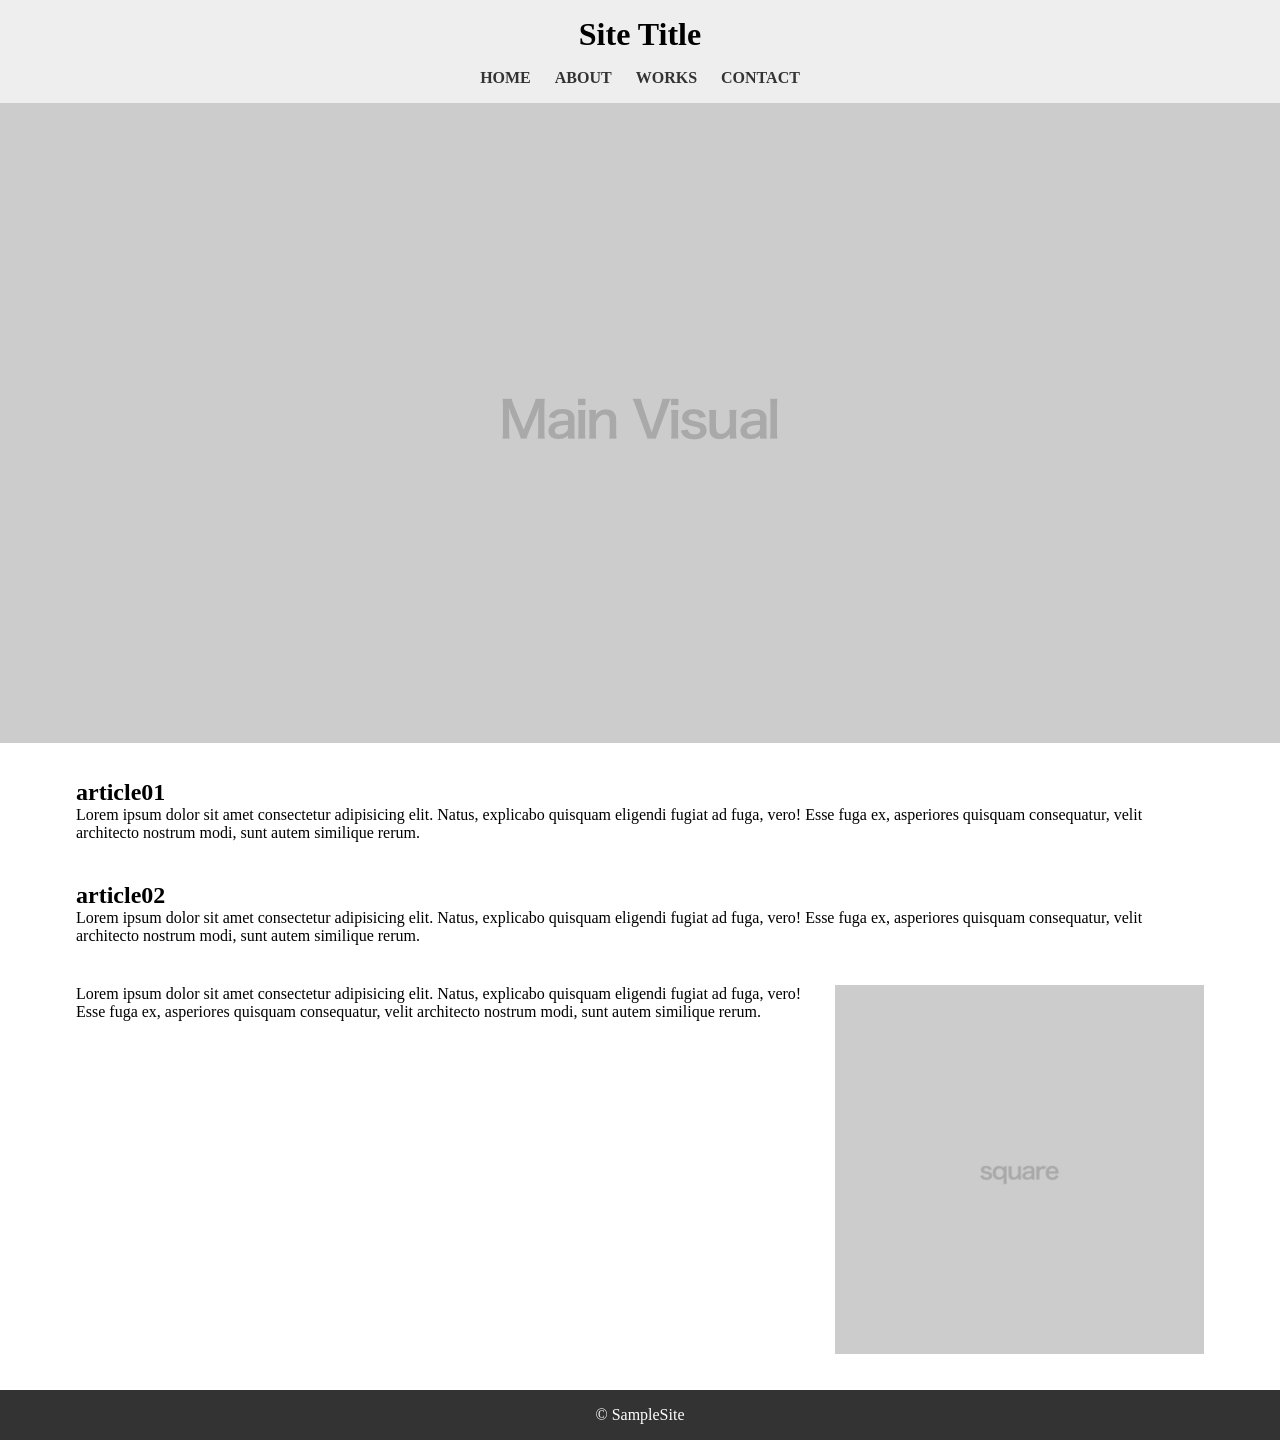
==== index.html @ 59569e6d "Add files via upload" ====
<!DOCTYPE html>
<html lang="ja">
<head>
  <meta charset="UTF-8">
  <meta name="viewport" content="width=device-width, initial-scale=1.0">
  <title>Document</title>
  <link rel="stylesheet" href="style.css">
</head>
<body>
    <div id="wrap">
    <header>
          <h1>Site Title</h1>
        <nav>
            <ul>
        <li><a href="#">HOME</a></li>
        <li><a href="#">ABOUT</a></li>
        <li><a href="#">WORKS</a></li>
        <li><a href="#">CONTACT</a></li>
      </ul>

        </nav>
        <div class="main-visual">
        <img src="images/main-visual.png" alt="メインビジュアル">
      </div>
    </header>

    <main>
      <section>
         <h2>article01</h2>
          <p>Lorem ipsum dolor sit amet consectetur adipisicing elit. Natus, explicabo quisquam eligendi fugiat ad fuga, vero! Esse fuga ex, asperiores quisquam consequatur, velit architecto nostrum modi, sunt autem similique rerum.</p>
      </section>
      <section>
         <h2>article02</h2>
          <p>Lorem ipsum dolor sit amet consectetur adipisicing elit. Natus, explicabo quisquam eligendi fugiat ad fuga, vero! Esse fuga ex, asperiores quisquam consequatur, velit architecto nostrum modi, sunt autem similique rerum.</p>

      </section>
      <section>
         <div class="container">
	        <div class="column-img">
	           <img src="images/square.png" alt="">
	        </div>
	        <div class="column-text">
	          <p>Lorem ipsum dolor sit amet consectetur adipisicing elit. Natus, explicabo quisquam eligendi fugiat ad fuga, vero! Esse fuga ex, asperiores quisquam consequatur, velit architecto nostrum modi, sunt autem similique rerum.</p>
	        </div>
	     </div>
         
      </section>
    </main>

    <footer>
        <p>&copy; SampleSite </p>
    </footer>
  </div><!-- #wrap-->
</body>
</html>
---- style.css ----
@charset "UTF-8";
* {
  margin: 0;
  padding: 0;
  list-style: none;
  text-decoration: none;
  box-sizing: border-box;
}

img {
  width: 100%;
  height: auto;
  vertical-align: bottom;
}

body {
  height: 100%;
}

#wrap {
  display: flex;
  flex-direction: column;
  min-height: 100vh;
}


/*ヘッダ-*/
header {
  background: #EEE;
}
header h1 {
  text-align: center;
  padding: 1rem;
}
nav ul {
  padding-bottom: 1rem;
  text-align: center;
}
nav ul li {
  display: inline-block;
  margin: 0 10px;
}
nav ul li a {
  font-weight: bold;
  color: #333;
}

main {
  padding: 1rem;
  max-width: 1200px;
  margin: 0 auto;
  flex-grow: 1;
}
section {
  background: #FFF;
    padding: 20px;
}

.container{
  display: flex;
  gap: 20px;
  flex-direction: row-reverse;
}

.column-img {
  flex: 1;
}

.column-text {
  flex: 2;
}

footer {
  background: #333;
    color: #FFF;
  text-align: center;
  padding: 1rem;
  width: 100%;
}
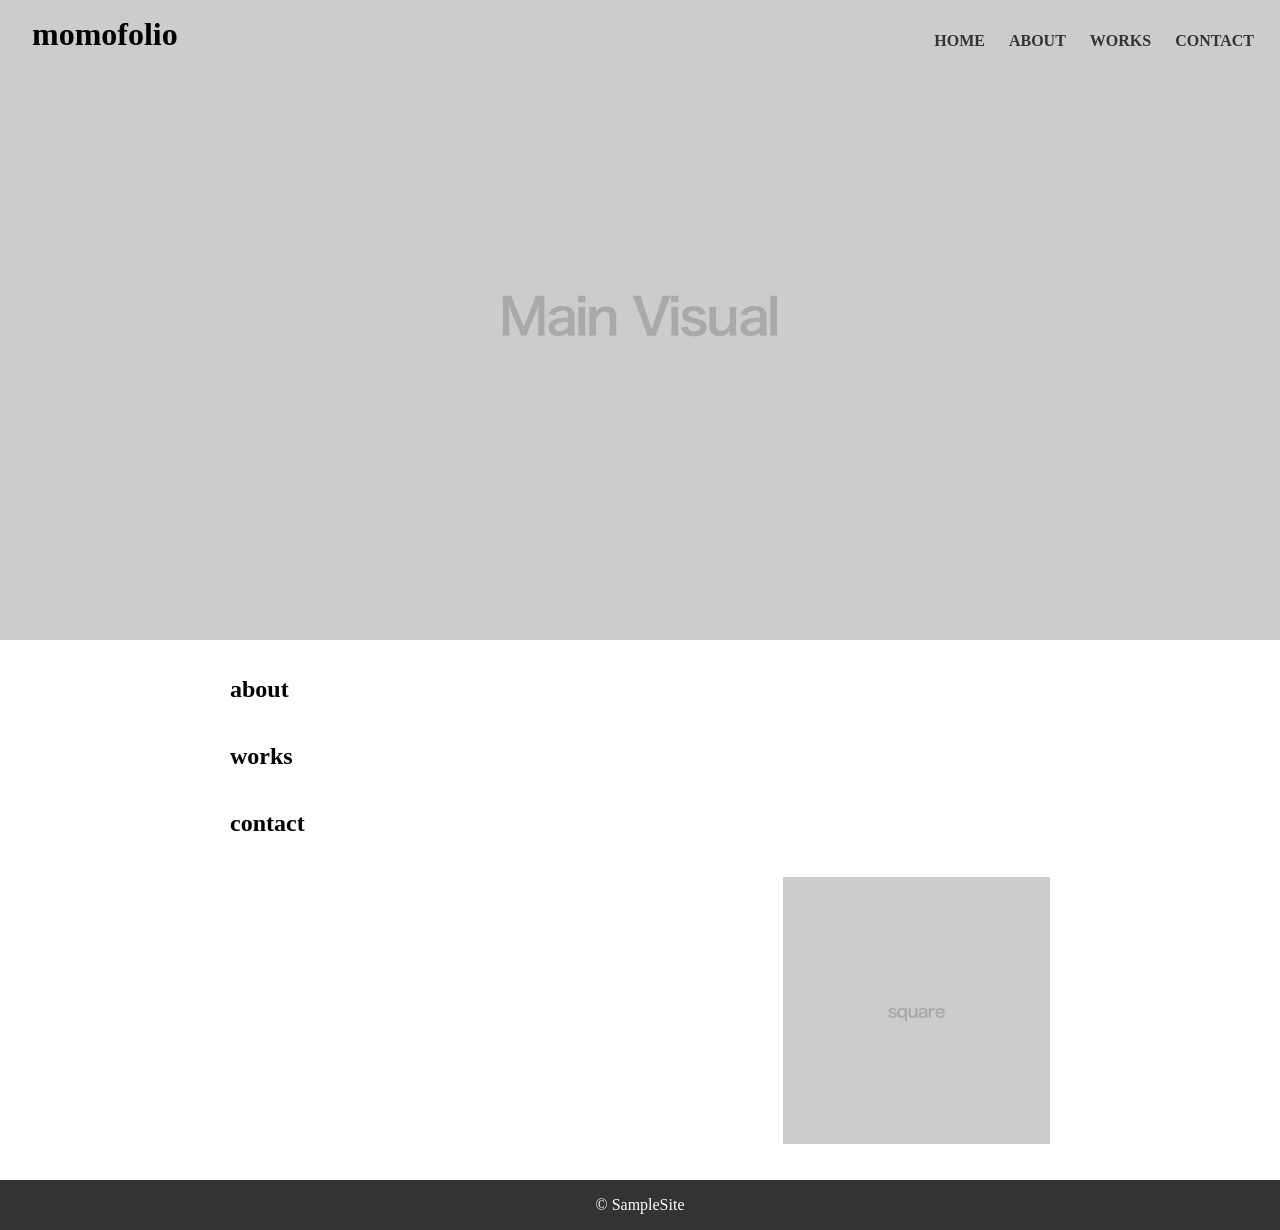
==== commit d6c9559e: "Add files via upload" ====
--- a/index.html
+++ b/index.html
@@ -3,22 +3,23 @@
 <head>
   <meta charset="UTF-8">
   <meta name="viewport" content="width=device-width, initial-scale=1.0">
-  <title>Document</title>
+  <title>momofolio</title>
   <link rel="stylesheet" href="style.css">
 </head>
 <body>
     <div id="wrap">
     <header>
-          <h1>Site Title</h1>
+          <h1>momofolio</h1>
         <nav>
             <ul>
-        <li><a href="#">HOME</a></li>
-        <li><a href="#">ABOUT</a></li>
-        <li><a href="#">WORKS</a></li>
-        <li><a href="#">CONTACT</a></li>
-      </ul>
+                <li><a href="#">HOME</a></li>
+                <li><a href="#">ABOUT</a></li>
+                <li><a href="#">WORKS</a></li>
+                <li><a href="#">CONTACT</a></li>
+            </ul>
+        </nav>
 
-        </nav>
+        
         <div class="main-visual">
         <img src="images/main-visual.png" alt="メインビジュアル">
       </div>
@@ -26,21 +27,28 @@
 
     <main>
       <section>
-         <h2>article01</h2>
-          <p>Lorem ipsum dolor sit amet consectetur adipisicing elit. Natus, explicabo quisquam eligendi fugiat ad fuga, vero! Esse fuga ex, asperiores quisquam consequatur, velit architecto nostrum modi, sunt autem similique rerum.</p>
+         <h2>about</h2>
+          <p></p>
       </section>
+    
       <section>
-         <h2>article02</h2>
-          <p>Lorem ipsum dolor sit amet consectetur adipisicing elit. Natus, explicabo quisquam eligendi fugiat ad fuga, vero! Esse fuga ex, asperiores quisquam consequatur, velit architecto nostrum modi, sunt autem similique rerum.</p>
+         <h2>works</h2>
+          <p></p>
+      </section>
 
+       <section>
+         <h2>contact</h2>
+          <p></p>
       </section>
+
+
       <section>
          <div class="container">
 	        <div class="column-img">
 	           <img src="images/square.png" alt="">
 	        </div>
 	        <div class="column-text">
-	          <p>Lorem ipsum dolor sit amet consectetur adipisicing elit. Natus, explicabo quisquam eligendi fugiat ad fuga, vero! Esse fuga ex, asperiores quisquam consequatur, velit architecto nostrum modi, sunt autem similique rerum.</p>
+	          <p></p>
 	        </div>
 	     </div>
          
--- a/style.css
+++ b/style.css
@@ -29,8 +29,15 @@
   background: #EEE;
 }
 header h1 {
-  text-align: center;
   padding: 1rem;
+  position: absolute;
+  top: 0;
+  left: 1rem;
+}
+nav {
+  position: absolute;
+  top: 2rem;
+  right: 1rem;
 }
 nav ul {
   padding-bottom: 1rem;
@@ -45,6 +52,8 @@
   color: #333;
 }
 
+
+/* メイン */
 main {
   padding: 1rem;
   max-width: 1200px;
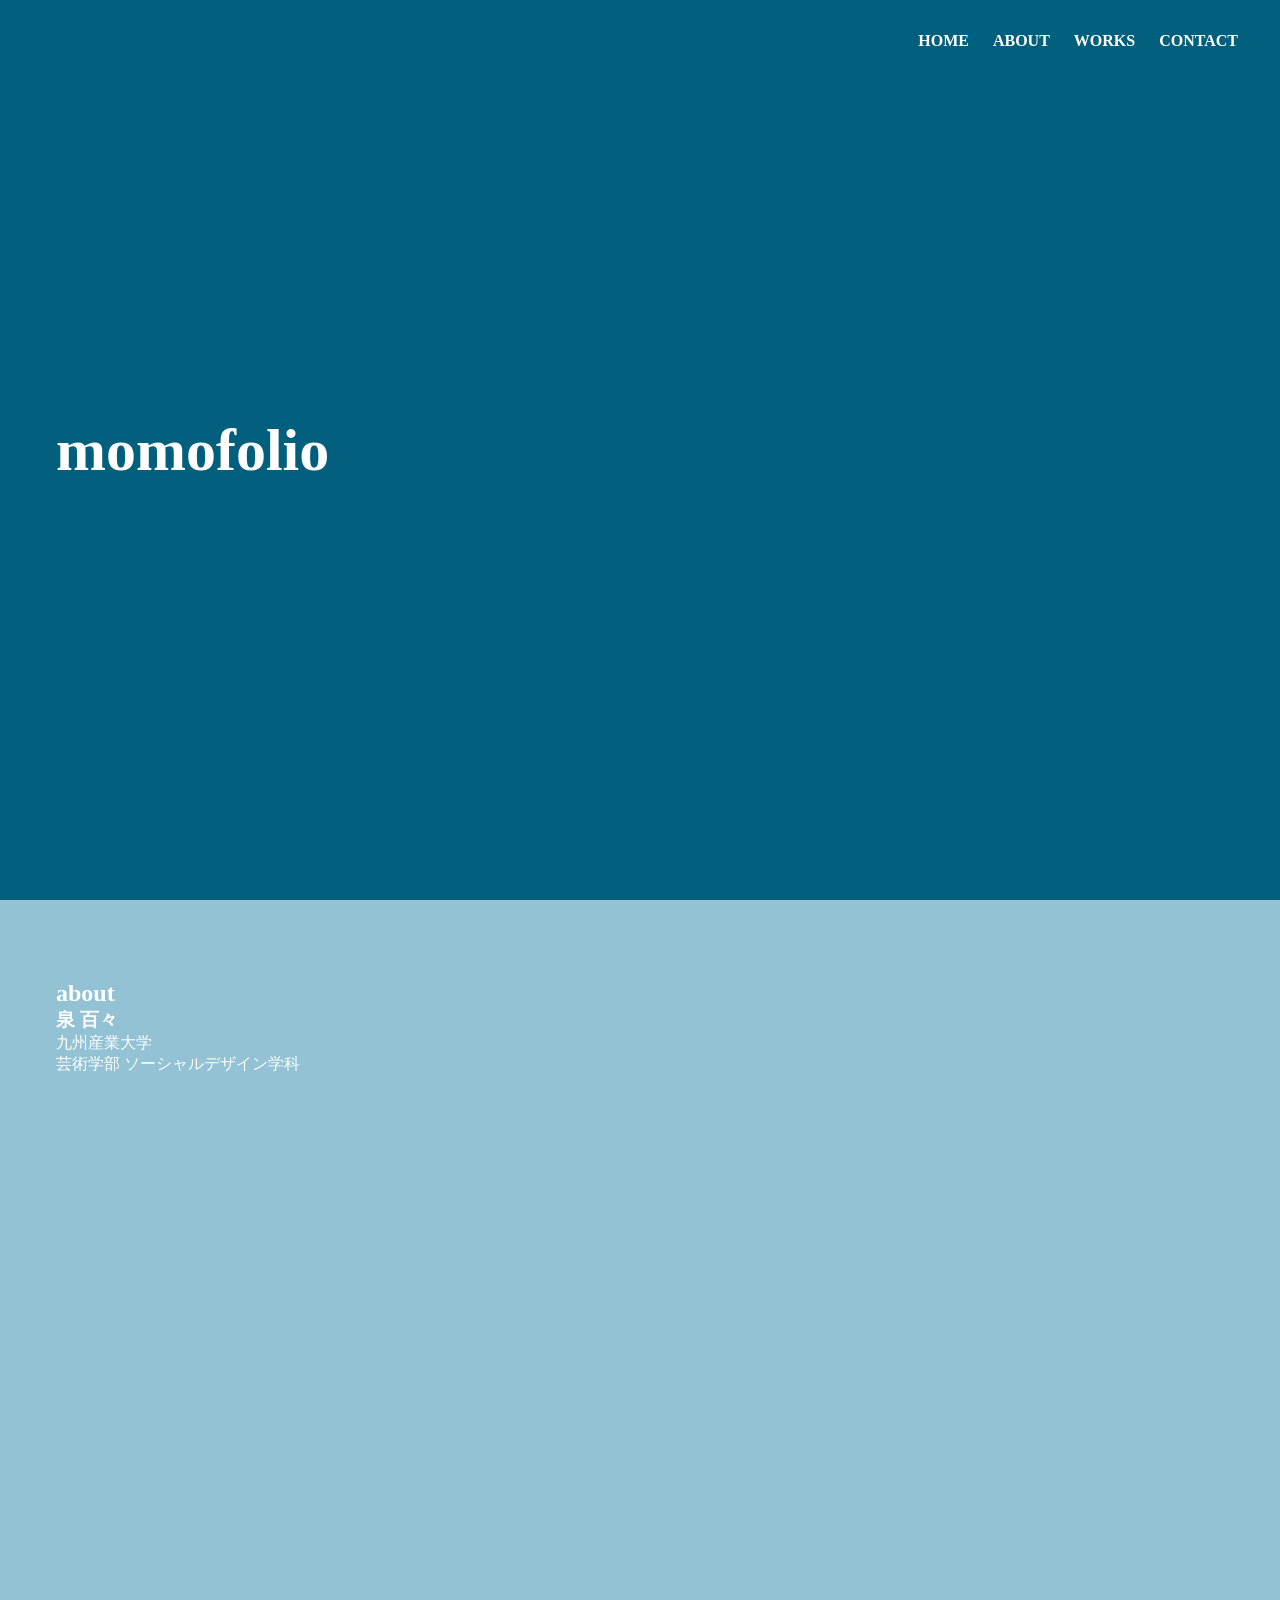
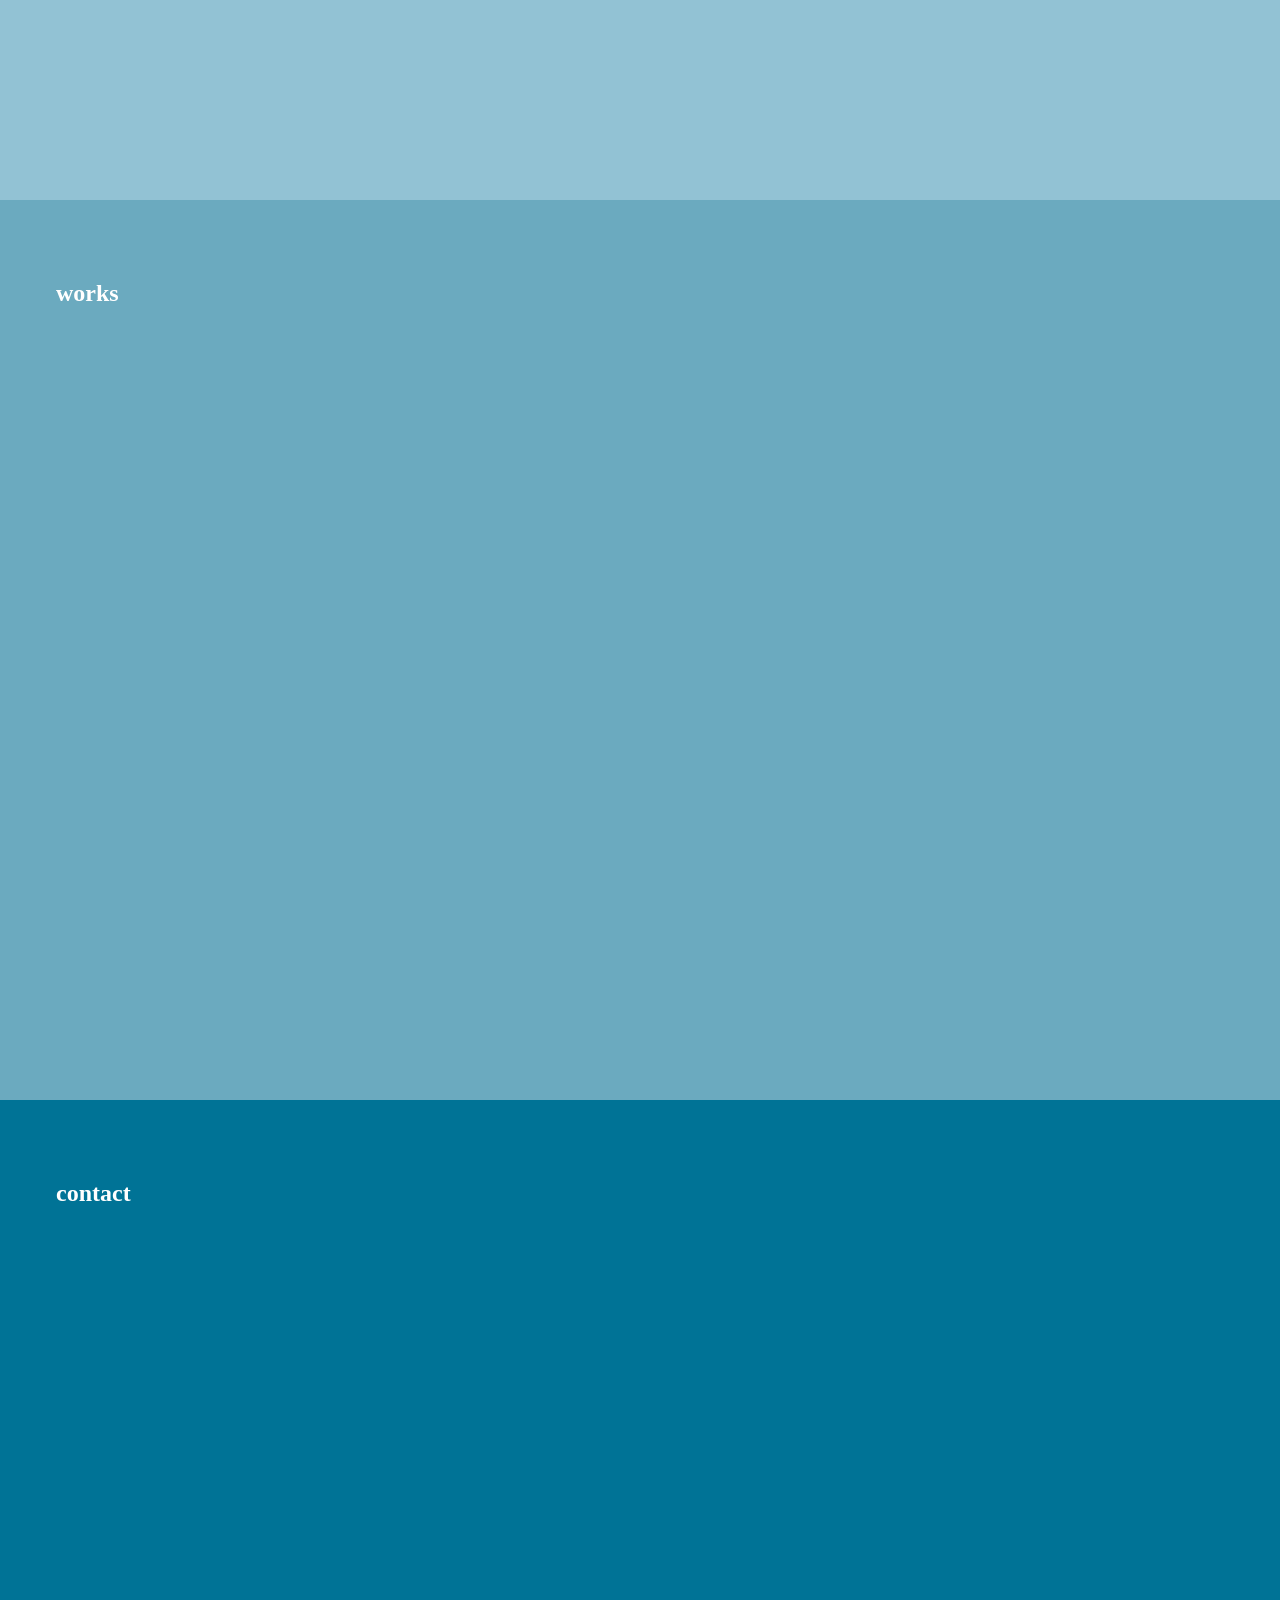
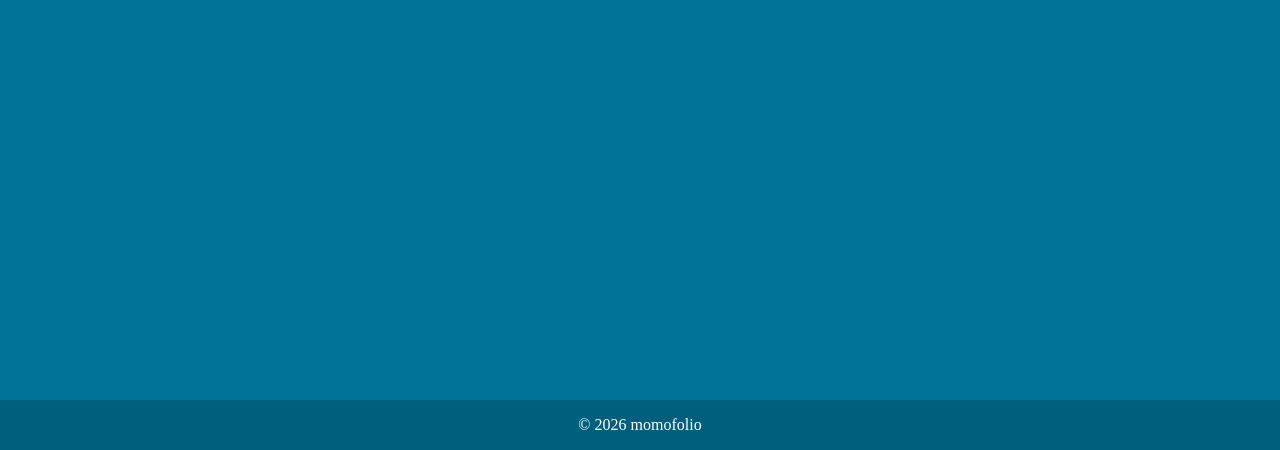
==== commit 73de5115: "Add files via upload" ====
--- a/index.html
+++ b/index.html
@@ -1,62 +1,74 @@
 <!DOCTYPE html>
 <html lang="ja">
+
 <head>
   <meta charset="UTF-8">
   <meta name="viewport" content="width=device-width, initial-scale=1.0">
   <title>momofolio</title>
   <link rel="stylesheet" href="style.css">
 </head>
+
+
 <body>
     <div id="wrap">
     <header>
-          <h1>momofolio</h1>
+
         <nav>
             <ul>
-                <li><a href="#">HOME</a></li>
-                <li><a href="#">ABOUT</a></li>
-                <li><a href="#">WORKS</a></li>
-                <li><a href="#">CONTACT</a></li>
+                <li><a href="#home">HOME</a></li>
+                <li><a href="#about">ABOUT</a></li>
+                <li><a href="#works">WORKS</a></li>
+                <li><a href="#contact">CONTACT</a></li>
             </ul>
         </nav>
+    </header>    
+    
 
-        
-        <div class="main-visual">
-        <img src="images/main-visual.png" alt="メインビジュアル">
-      </div>
-    </header>
+     <section class="section" id="home">
+           <h1>momofolio</h1>
+            <!-- <div class="header" id="home">
+            <img src="images/main-visual.png" alt="メインビジュアル">
+            </div>  -->
+      </section>
+   
+
 
     <main>
-      <section>
+      <!-- about -->
+      <section class="section" id="about">
+        <div class="about h2">
          <h2>about</h2>
-          <p></p>
+          <h3>泉 百々</h3>
+             <p>九州産業大学 <br>
+              芸術学部 ソーシャルデザイン学科</p>
+          </p>
+        </div>
       </section>
-    
-      <section>
+      
+
+      <!-- works -->
+      <section class="section" id="works">
+
          <h2>works</h2>
-          <p></p>
+          
+           <p></p>
       </section>
 
-       <section>
+      
+      <!-- contact -->
+       <section class="section" id="contact">
+          <div class="about h2">
          <h2>contact</h2>
+
           <p></p>
       </section>
 
 
-      <section>
-         <div class="container">
-	        <div class="column-img">
-	           <img src="images/square.png" alt="">
-	        </div>
-	        <div class="column-text">
-	          <p></p>
-	        </div>
-	     </div>
-         
-      </section>
+      
     </main>
 
     <footer>
-        <p>&copy; SampleSite </p>
+         <p>&copy; 2026 momofolio</p>
     </footer>
   </div><!-- #wrap-->
 </body>
--- a/style.css
+++ b/style.css
@@ -7,41 +7,60 @@
   box-sizing: border-box;
 }
 
-img {
+  html {
+    scroll-behavior: smooth;
+}
+
+/* body {
+  height: 100%;
+} */
+
+* #wrap {
+  display: flex;
+  flex-direction: column;
+  min-height: 100vh;
+} *
+
+
+/*ヘッダ-*/
+#home {
+  background-color: #005f7c;
   width: 100%;
   height: auto;
   vertical-align: bottom;
+    padding-top: 80px; /* ヘッダーの高さ分のパディング */
+    color: rgb(255, 255, 255);
+    display: flex;
+    /* justify-content: center; */
+    padding-left: 3.5rem;
+    align-items: center;
+    font-size: 2.5rem;
+    position: relative; 
+    overflow: hidden;
 }
 
-body {
-  height: 100%;
+header {
+  position: sticky;
+  top: 0;
+  width: 100%;
+  z-index: 1000;
 }
-
-#wrap {
-  display: flex;
-  flex-direction: column;
-  min-height: 100vh;
-}
-
-
-/*ヘッダ-*/
-header {
-  background: #EEE;
-}
-header h1 {
+/* header h1 {
   padding: 1rem;
   position: absolute;
-  top: 0;
-  left: 1rem;
-}
+  top: 8rem;
+  left: 2rem;
+} */
 nav {
   position: absolute;
   top: 2rem;
   right: 1rem;
+  
 }
 nav ul {
   padding-bottom: 1rem;
   text-align: center;
+  padding-right: 1rem
 }
 nav ul li {
   display: inline-block;
@@ -49,40 +68,49 @@
 }
 nav ul li a {
   font-weight: bold;
-  color: #333;
+  color: #ffffff;
 }
 
 
+
+
+
 /* メイン */
-main {
-  padding: 1rem;
-  max-width: 1200px;
-  margin: 0 auto;
-  flex-grow: 1;
+.section {
+  padding: 80px ;
+  min-height: 100vh;
+   color: rgb(255, 255, 255);
+    display: flex;
+    /* justify-content: center; */
+    padding-left: 3.5rem;
+    position: relative; 
+    overflow: hidden;
 }
-section {
-  background: #FFF;
-    padding: 20px;
+#about {
+  background-color: #92c2d4;
+  width: 100%;
+  height: auto;
+  vertical-align: bottom;
+}
+#works {
+  background-color: #6baabf;
+  width: 100%;
+  height: auto;
+  vertical-align: bottom;
+}
+#contact{
+  background-color: #007396;
+  width: 100%;
+  height: auto;
+  vertical-align: bottom;
 }
 
-.container{
-  display: flex;
-  gap: 20px;
-  flex-direction: row-reverse;
-}
-
-.column-img {
-  flex: 1;
-}
-
-.column-text {
-  flex: 2;
-}
 
 footer {
-  background: #333;
+  background: #005f7c;
     color: #FFF;
   text-align: center;
   padding: 1rem;
   width: 100%;
-}+}
+
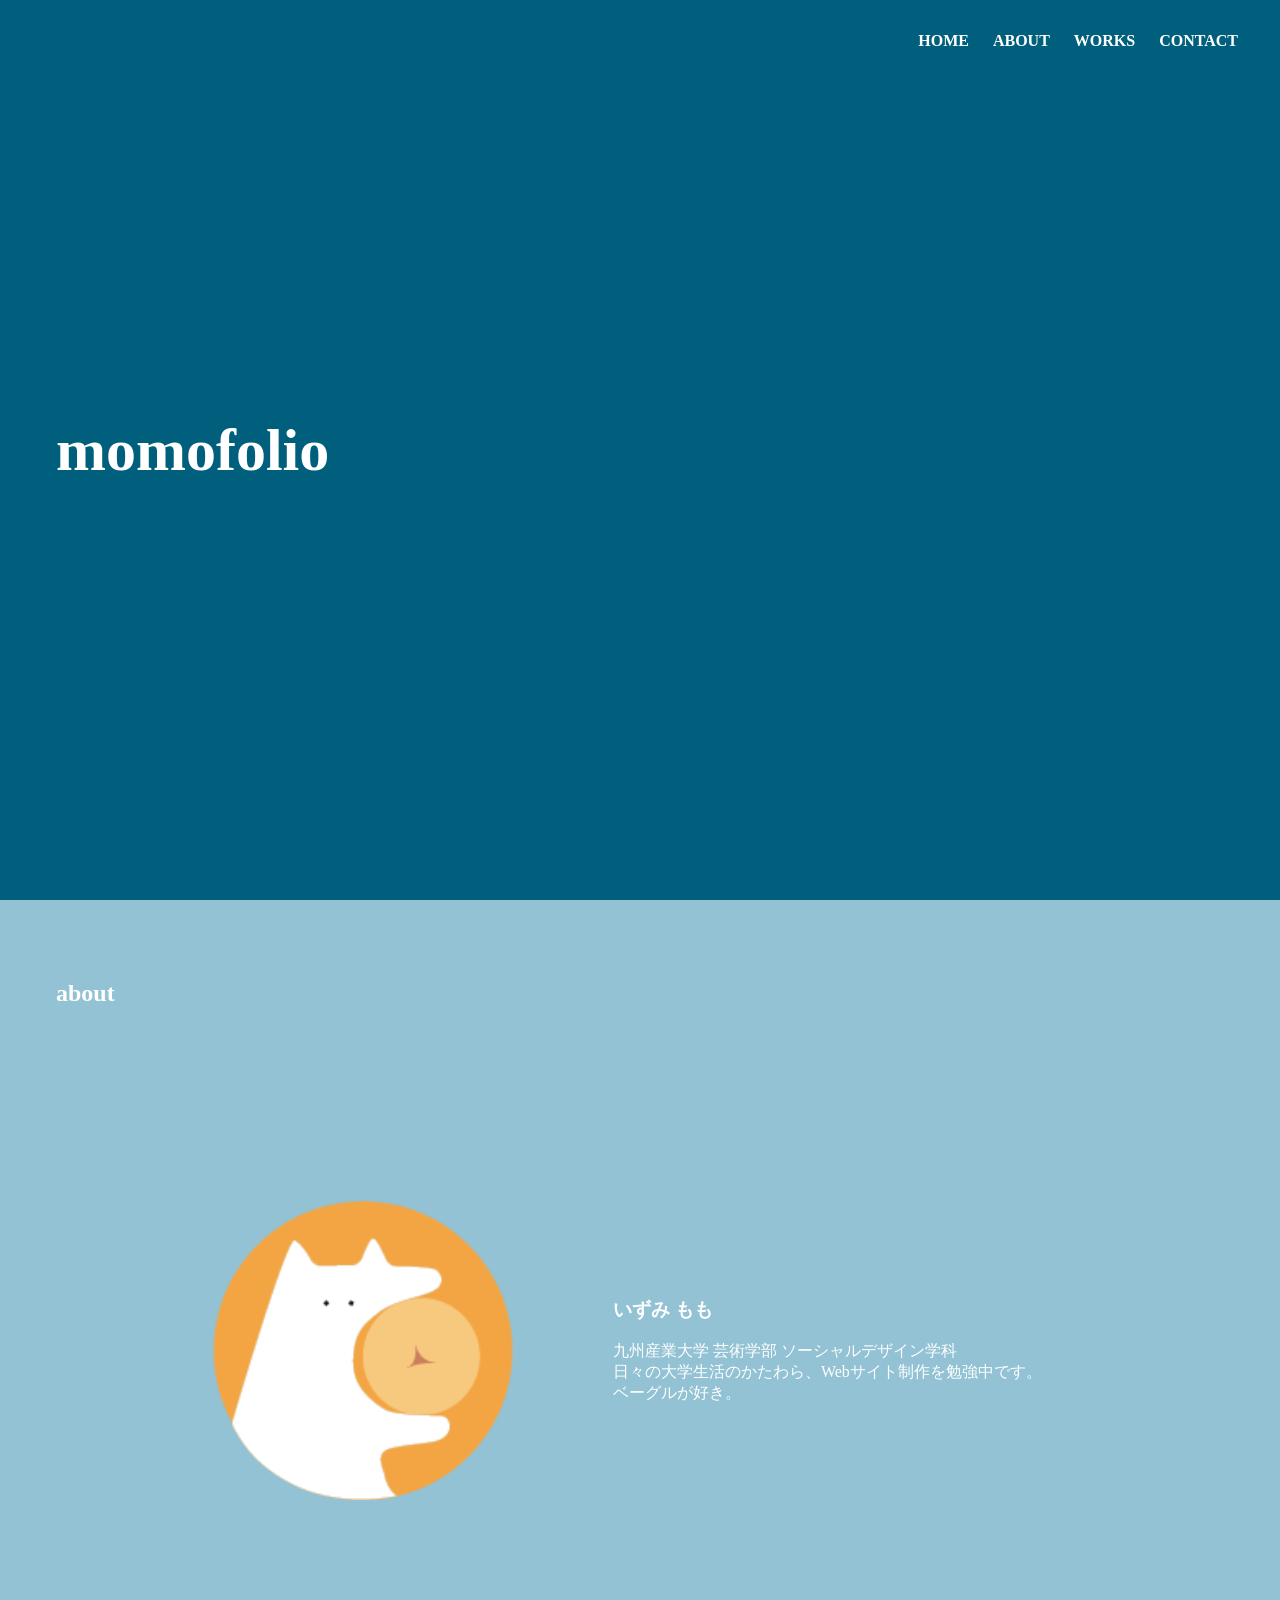
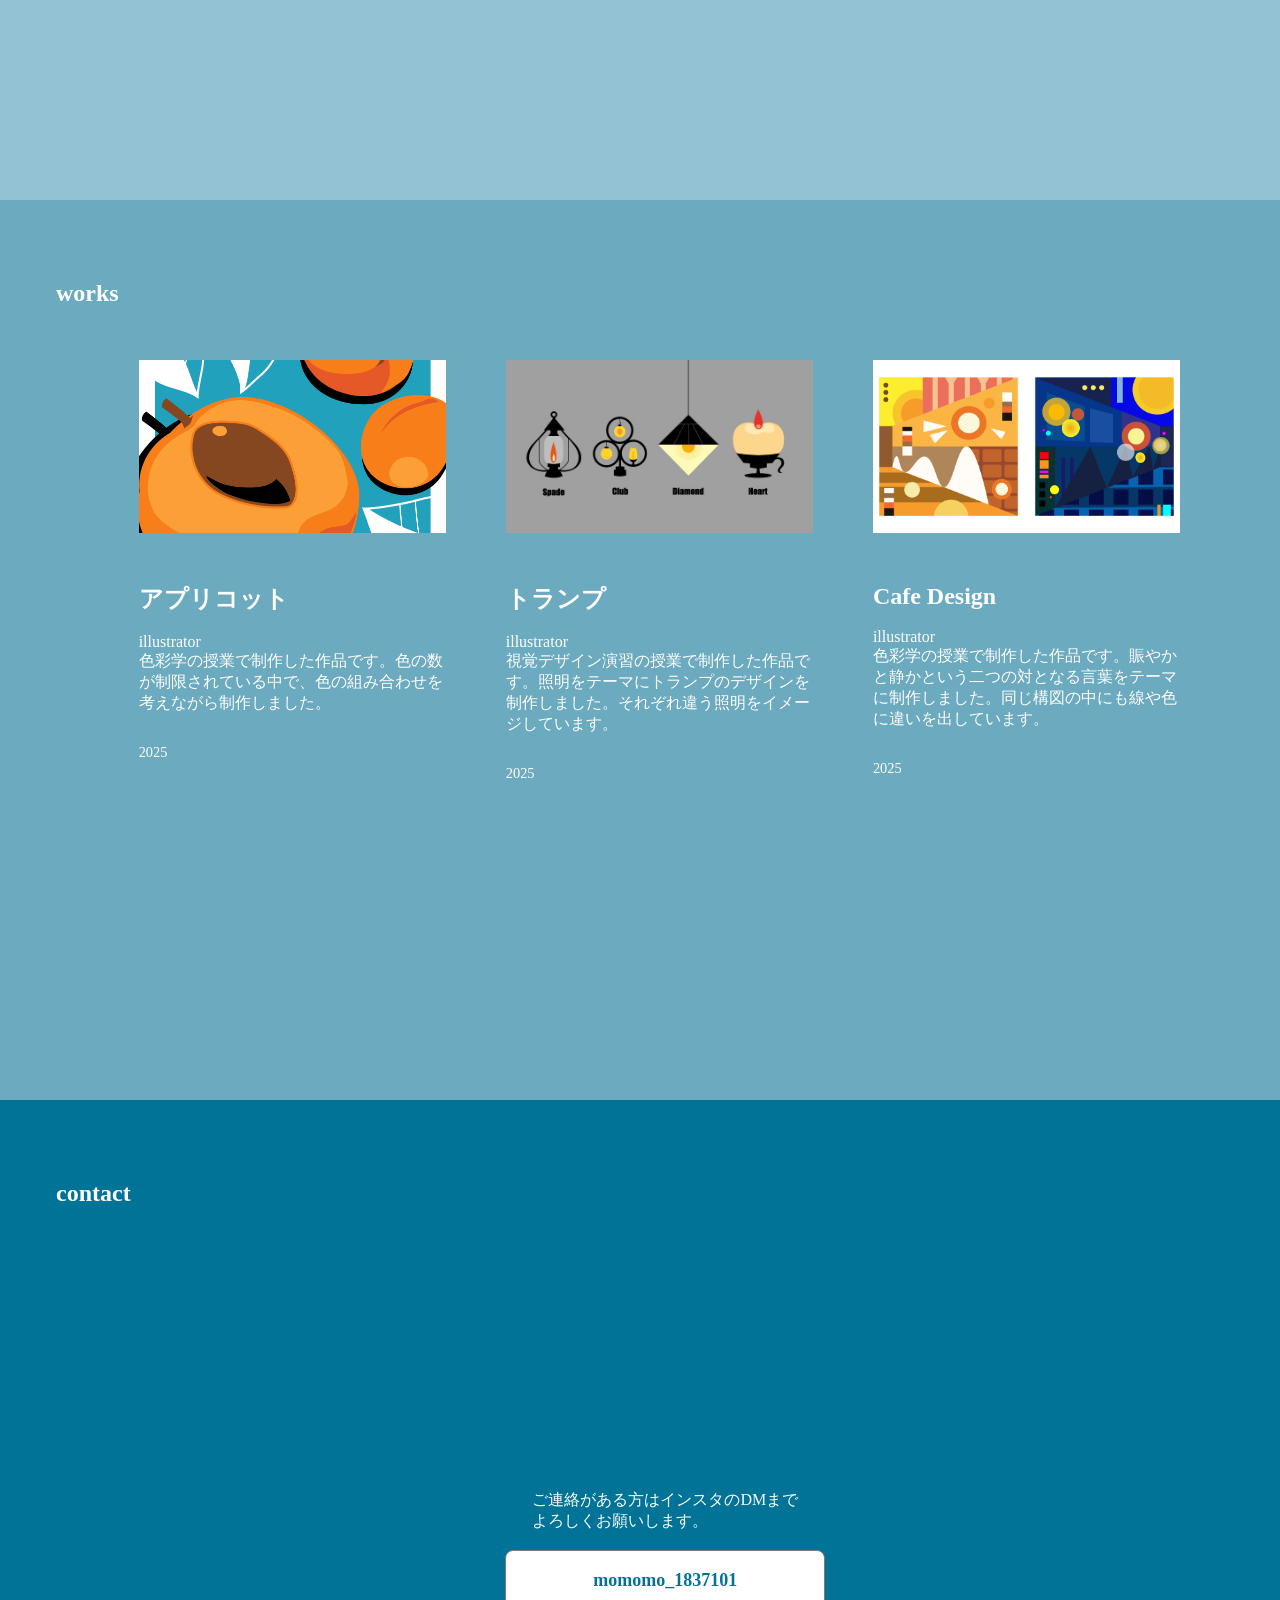
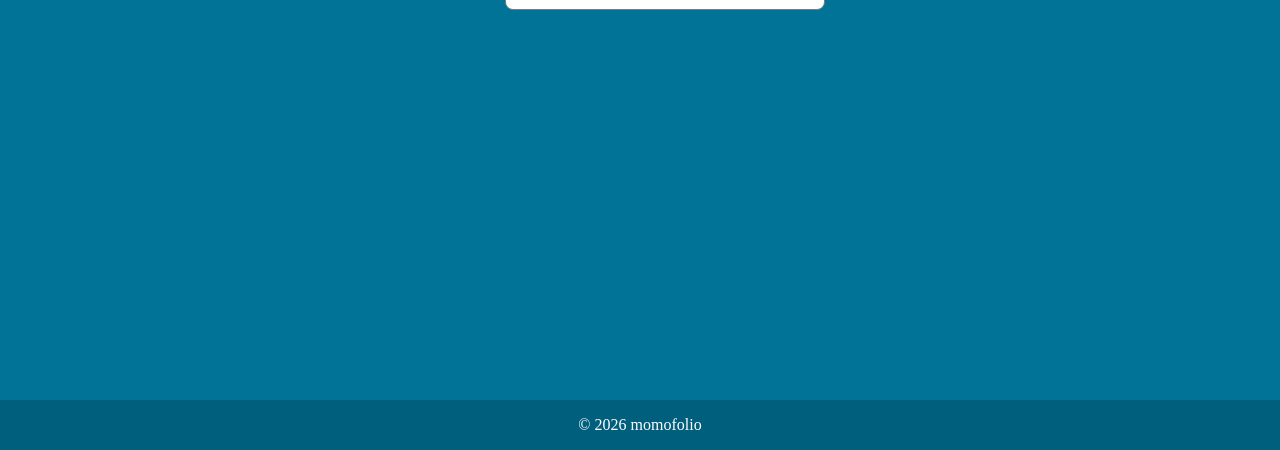
==== commit a277b1fb: "Add files via upload" ====
--- a/index.html
+++ b/index.html
@@ -26,41 +26,129 @@
 
      <section class="section" id="home">
            <h1>momofolio</h1>
-            <!-- <div class="header" id="home">
-            <img src="images/main-visual.png" alt="メインビジュアル">
-            </div>  -->
       </section>
    
 
 
     <main>
+      
+      
+      
       <!-- about -->
       <section class="section" id="about">
-        <div class="about h2">
-         <h2>about</h2>
-          <h3>泉 百々</h3>
-             <p>九州産業大学 <br>
-              芸術学部 ソーシャルデザイン学科</p>
-          </p>
-        </div>
+       
+          <div class="about h2"> 
+          <h2>about</h2></div>
+          
+          
+          <div class="profile">
+              <img src="images/a.png" class="aicon" alt="画像">
+
+                 <div class="info">
+                    <h3>いずみ もも</h3><br>
+                        <p>
+                          九州産業大学 芸術学部 ソーシャルデザイン学科<br>
+                          日々の大学生活のかたわら、Webサイト制作を勉強中です。<br>
+                          ベーグルが好き。
+                        </p>
+                  </div>
+           </div>
+        
       </section>
       
 
+      
+      
       <!-- works -->
       <section class="section" id="works">
 
          <h2>works</h2>
+          <!-- <div class="gallery">
+
+      <a href="work1.html" class="work-card">
+        <img src="images/anzu.png" alt="">
+
+      </a>
+
+      <a href="work2.html" class="work-card">
+        <img src="images/trnp2.jpg" alt="">
+
+      </a>
+
+      <a href="work3.html" class="work-card">
+        <img src="images/tui.png" alt="">
+
+      </a>
+
+      <a href="work4.html" class="work-card">
+        <img src="images/kurisumasu.jpg" alt="">
+
+      </a>
+
+
+    </div>
           
-           <p></p>
-      </section>
+    </section> -->
+
+    <div class="gallery">
+
+    <article class="work-card">
+        <a href="detail.html" class="work-image">
+            <img src="images/anzu.png" alt="">
+        </a>
+
+        <div class="work-content">
+            <h2 class="title">アプリコット</h2><br>
+            <p class="description">illustrator<br>
+              色彩学の授業で制作した作品です。色の数が制限されている中で、色の組み合わせを考えながら制作しました。
+            </p>
+            <p class="year">2025</p>
+        </div>
+    </article>
+
+    <article class="work-card">
+        <a href="detail02.html" class="work-image">
+            <img src="images/trnp2.jpg" alt="">
+        </a>
+
+        <div class="work-content">
+            <h2 class="title">トランプ</h2><br>
+            <p class="description">illustrator<br>
+              視覚デザイン演習の授業で制作した作品です。照明をテーマにトランプのデザインを制作しました。それぞれ違う照明をイメージしています。
+            </p>
+            <p class="year">2025</p>
+        </div>
+    </article>
+
+    <article class="work-card">
+        <a href="detail03.html" class="work-image">
+            <img src="images/tui.png" alt="">
+        </a>
+
+        <div class="work-content">
+            <h2 class="title">Cafe Design</h2><br>
+            <p class="description">illustrator<br>
+            色彩学の授業で制作した作品です。賑やかと静かという二つの対となる言葉をテーマに制作しました。同じ構図の中にも線や色に違いを出しています。</p>
+            <p class="year">2025</p>
+        </div>
+    </article>
+ </section>
 
       
       <!-- contact -->
        <section class="section" id="contact">
           <div class="about h2">
-         <h2>contact</h2>
+          <h2>contact</h2></div>
 
-          <p></p>
+           <div class="contact-content">
+          <p>ご連絡がある方はインスタのDMまで<br>
+          よろしくお願いします。</p><br>
+
+             <a href="https://www.instagram.com/momomo_1837101/?hl=ja" class="instagram-btn">
+             <span>momomo_1837101</span></a>
+             </div>
+
+          
       </section>
 
 
--- a/style.css
+++ b/style.css
@@ -45,12 +45,6 @@
   width: 100%;
   z-index: 1000;
 }
-/* header h1 {
-  padding: 1rem;
-  position: absolute;
-  top: 8rem;
-  left: 2rem;
-} */
 nav {
   position: absolute;
   top: 2rem;
@@ -86,23 +80,218 @@
     position: relative; 
     overflow: hidden;
 }
+.profile {
+  display: flex;
+  align-items: center;
+  justify-content: center;
+  gap: 40px;
+  max-width: 1000px;
+  margin: 50px auto;
+  padding: 0 20px;
+}
+
+
+/* アバウト */
+.aicon{
+
+  width:300px; 
+  height: 300px;
+  
+}
+.info{
+  margin:auto 60px;
+}
+
 #about {
   background-color: #92c2d4;
   width: 100%;
   height: auto;
   vertical-align: bottom;
-}
+  
+}
+.about h2{
+  align-items: center;
+  justify-content: center;
+  display:flex;
+    align-items:center;
+    gap:40px;
+    max-width:1000px;
+    margin:0 auto;
+}
+
+@media screen and (max-width: 768px) {
+  .profile {
+    flex-direction: column;
+    text-align: center;
+  }
+    .aicon{
+        width: 90%;
+        margin: 30px auto;
+        display: flex;
+        flex-direction: column;
+        gap: 30px;
+    }
+  .aicon {
+    margin: 0 auto;
+    height: auto;
+  }
+
+  .info {
+    margin: 0;
+  }
+}
+
+
+
+/* ワークス */
 #works {
   background-color: #6baabf;
   width: 100%;
   height: auto;
   vertical-align: bottom;
 }
-#contact{
+  /* ギャラリーレイアウト */
+.gallery {
+  display: grid;
+  grid-template-columns: repeat(auto-fit, minmax(280px, 1fr)); 
+  gap: 20px; 
+  margin-top: 60px;
+
+
+    max-width:1400px;
+    margin:80px auto;
+    padding:0 20px;
+
+    display:grid;
+    grid-template-columns:repeat(3,1fr);
+    gap:60px;
+}
+
+.work-card{
+    width:100%;
+}
+
+.work-image{
+    display:block;
+    overflow:hidden;
+}
+
+.work-image img{
+
+    width:100%;
+    aspect-ratio: 16/9;
+
+    object-fit: cover;
+    display: block;
+
+    transition: transform 0.4s;
+
+}
+
+.work-image:hover img{
+    transform:scale(1.05);
+}
+
+
+/* 各作品カード */
+.work-content {
+  padding: 50px 0 ;
+
+}
+.work-card {
+  position: relative; 
+  overflow: hidden; 
+  display: block; 
+  text-decoration: none; 
+  color: inherit; 
+  transition: transform 0.3s ease; 
+}
+
+.work-card:hover {
+  transform: translateY(-5px); /* ホバーエフェクト */
+}
+
+.work-card img {
+  width: 100%;
+  height: auto;
+  display: block; 
+  transition: transform 0.3s ease; 
+}
+
+title {
+  font-size: 1.5rem;
+  margin-bottom: 10px;
+}
+
+.description {
+  font-size: 1rem;
+  margin-bottom: 5px;
+}
+
+.year {
+  font-size: 0.9rem;
+  margin-top: 30px;
+
+}
+/* スマホ */
+
+@media (max-width:768px){
+
+    .gallery{
+
+        grid-template-columns:1fr;
+        padding:0 20px;
+        gap:50px;
+
+    }
+
+}
+
+
+
+
+
+
+/* コンタクト */
+#contact {
   background-color: #007396;
   width: 100%;
   height: auto;
-  vertical-align: bottom;
+}
+
+.instagram-btn {
+  display: flex;
+  flex-direction: column; /* 文字とアイコンを縦並び */
+  align-items: center;
+  justify-content: center;
+
+  width: 320px;
+  height: 60px; 
+
+  background: #fff;
+  border: 1px solid #7a7c7d;
+  border-radius: 8px;
+
+  color: #007396;
+  text-decoration: none;
+  font-size: 18px;
+  font-weight: 600;
+}
+
+.instagram-btn img {
+  width: 24px;
+  height: 24px;
+  margin-top: 8px; /* 文字との間隔 */
+  align-self: center; /* アイコンを中央に配置 */
+}
+
+.contact-content {
+  display: flex;
+  flex-direction: column;
+  justify-content: center; /* 縦方向の中央寄せ */
+  align-items: center;     /* 横方向の中央寄せ */
+  margin:auto
+
 }
 
 
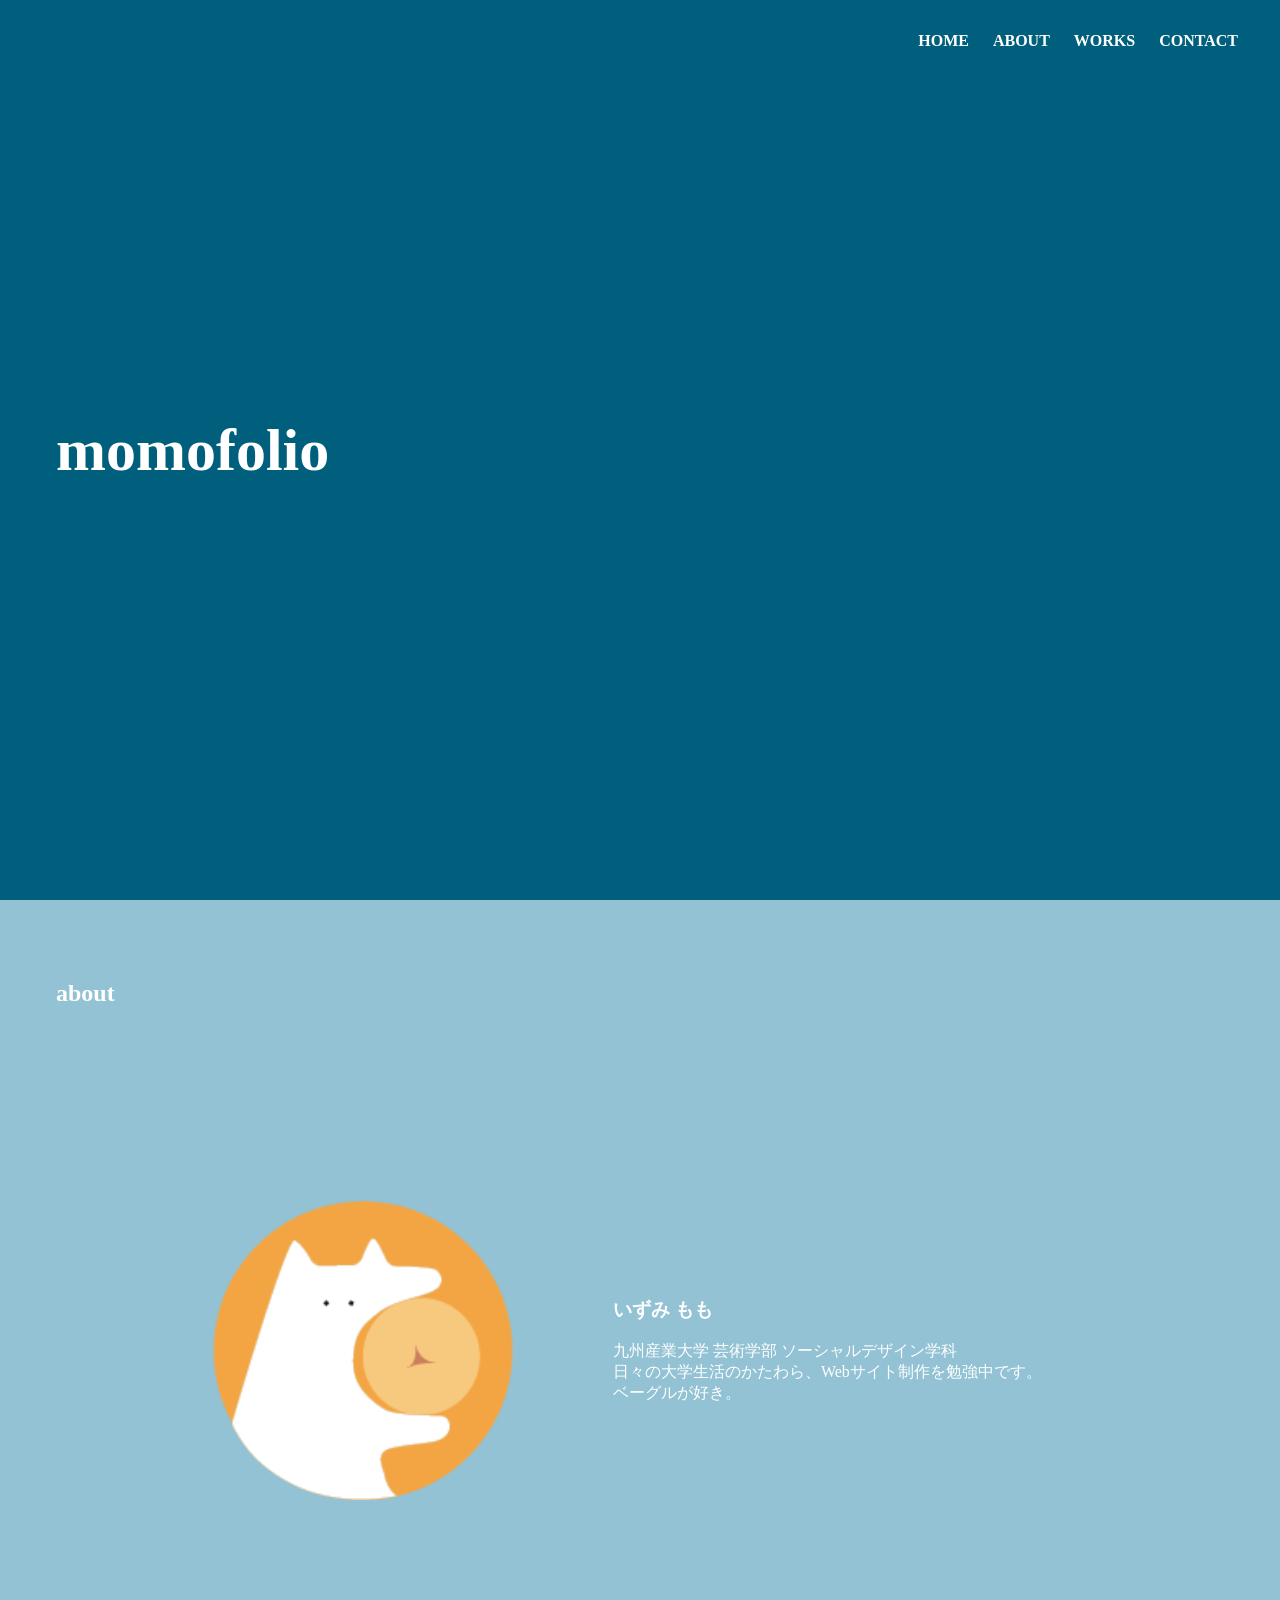
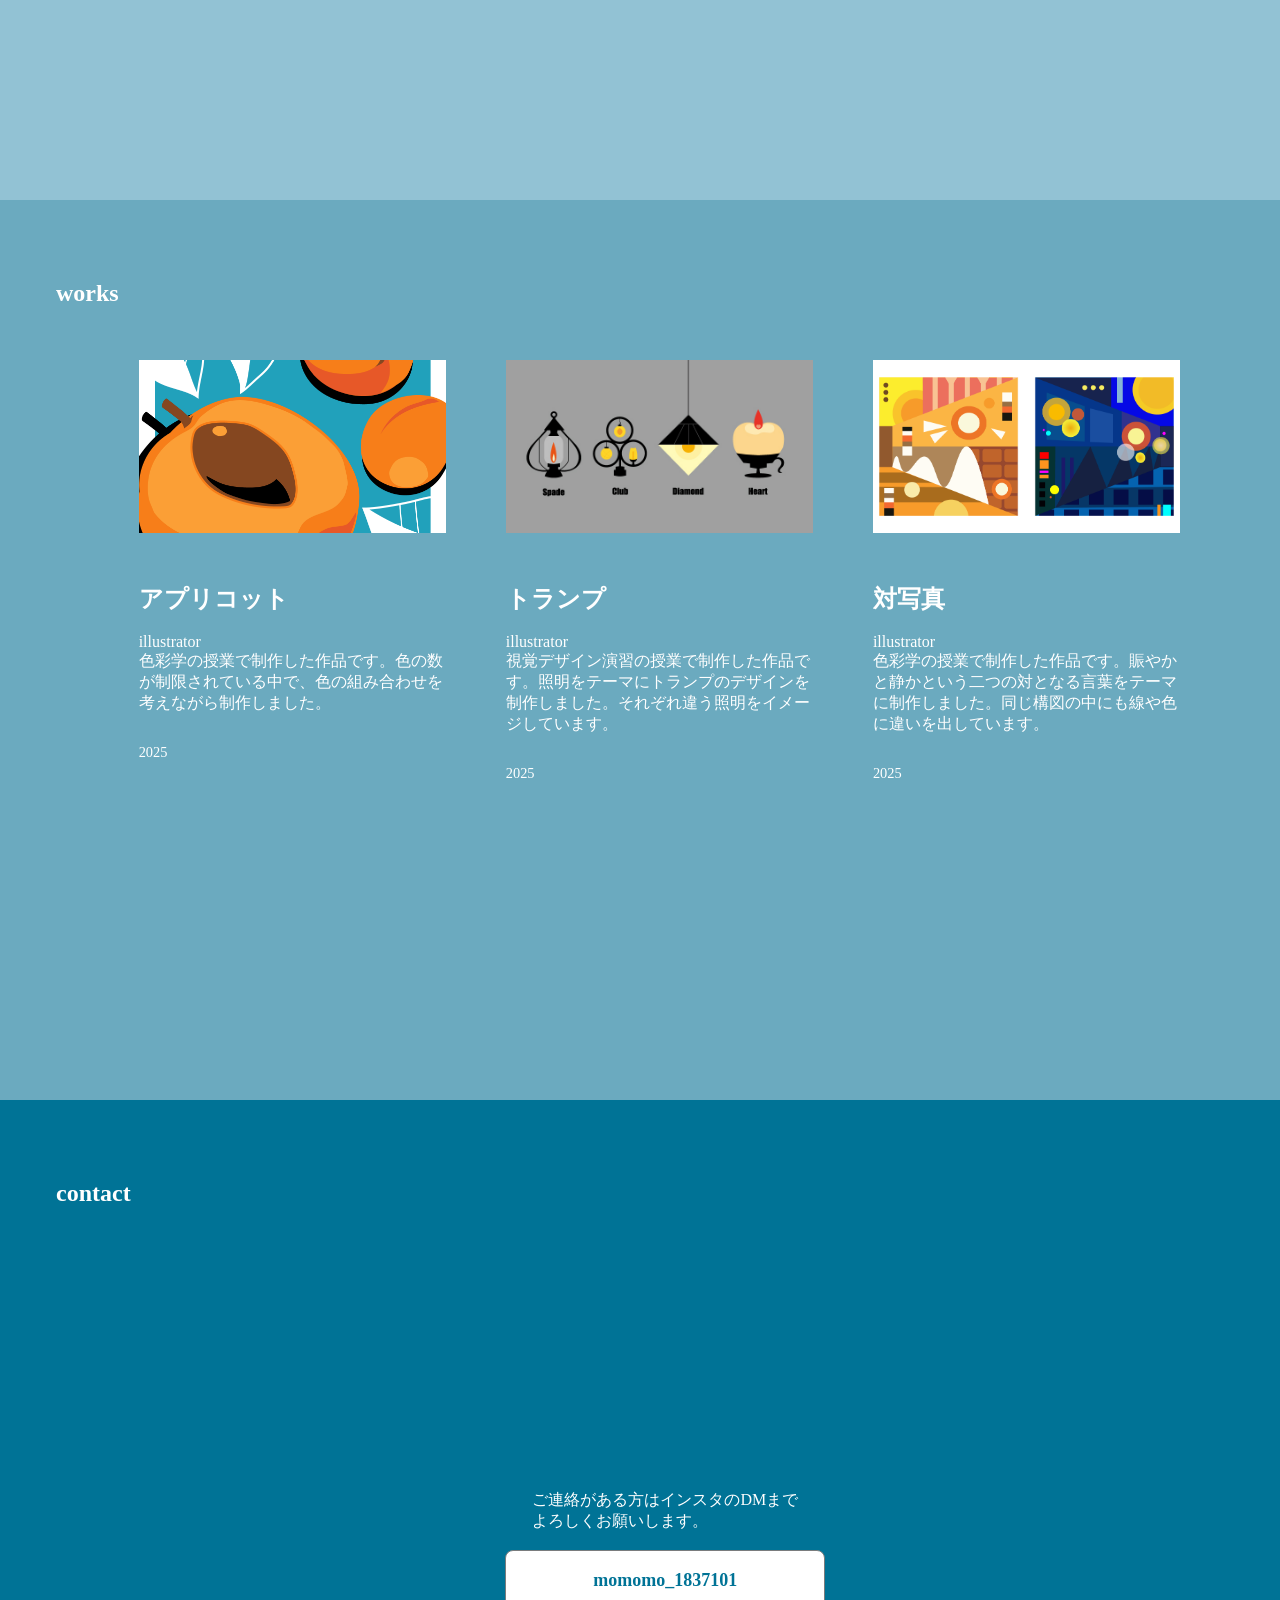
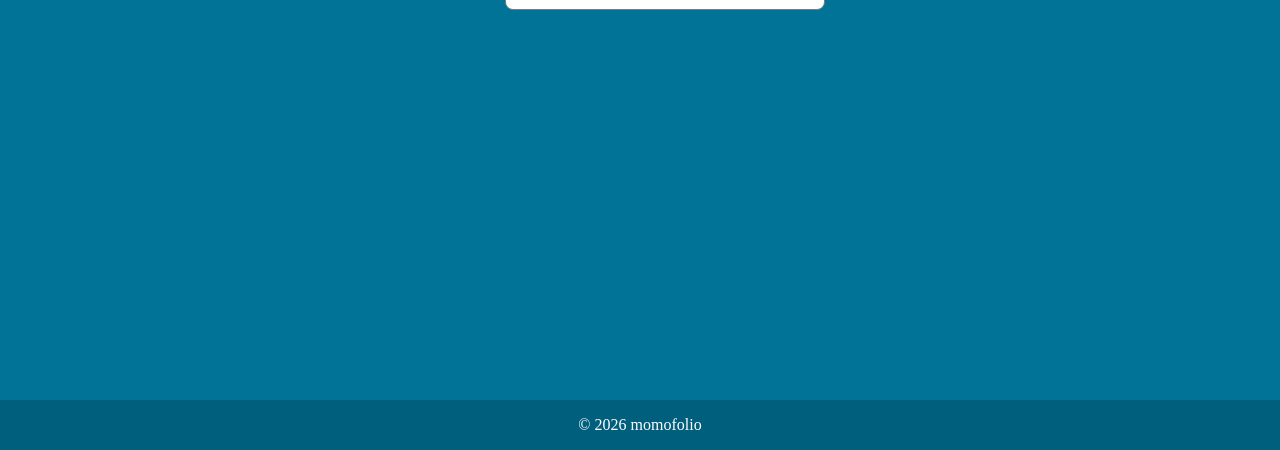
==== commit 15bb254c: "Add files via upload" ====
--- a/index.html
+++ b/index.html
@@ -126,7 +126,7 @@
         </a>
 
         <div class="work-content">
-            <h2 class="title">Cafe Design</h2><br>
+            <h2 class="title">対写真</h2><br>
             <p class="description">illustrator<br>
             色彩学の授業で制作した作品です。賑やかと静かという二つの対となる言葉をテーマに制作しました。同じ構図の中にも線や色に違いを出しています。</p>
             <p class="year">2025</p>
--- a/style.css
+++ b/style.css
@@ -281,7 +281,7 @@
 .instagram-btn img {
   width: 24px;
   height: 24px;
-  margin-top: 8px; /* 文字との間隔 */
+  margin-top: 30px; /* 文字との間隔 */
   align-self: center; /* アイコンを中央に配置 */
 }
 
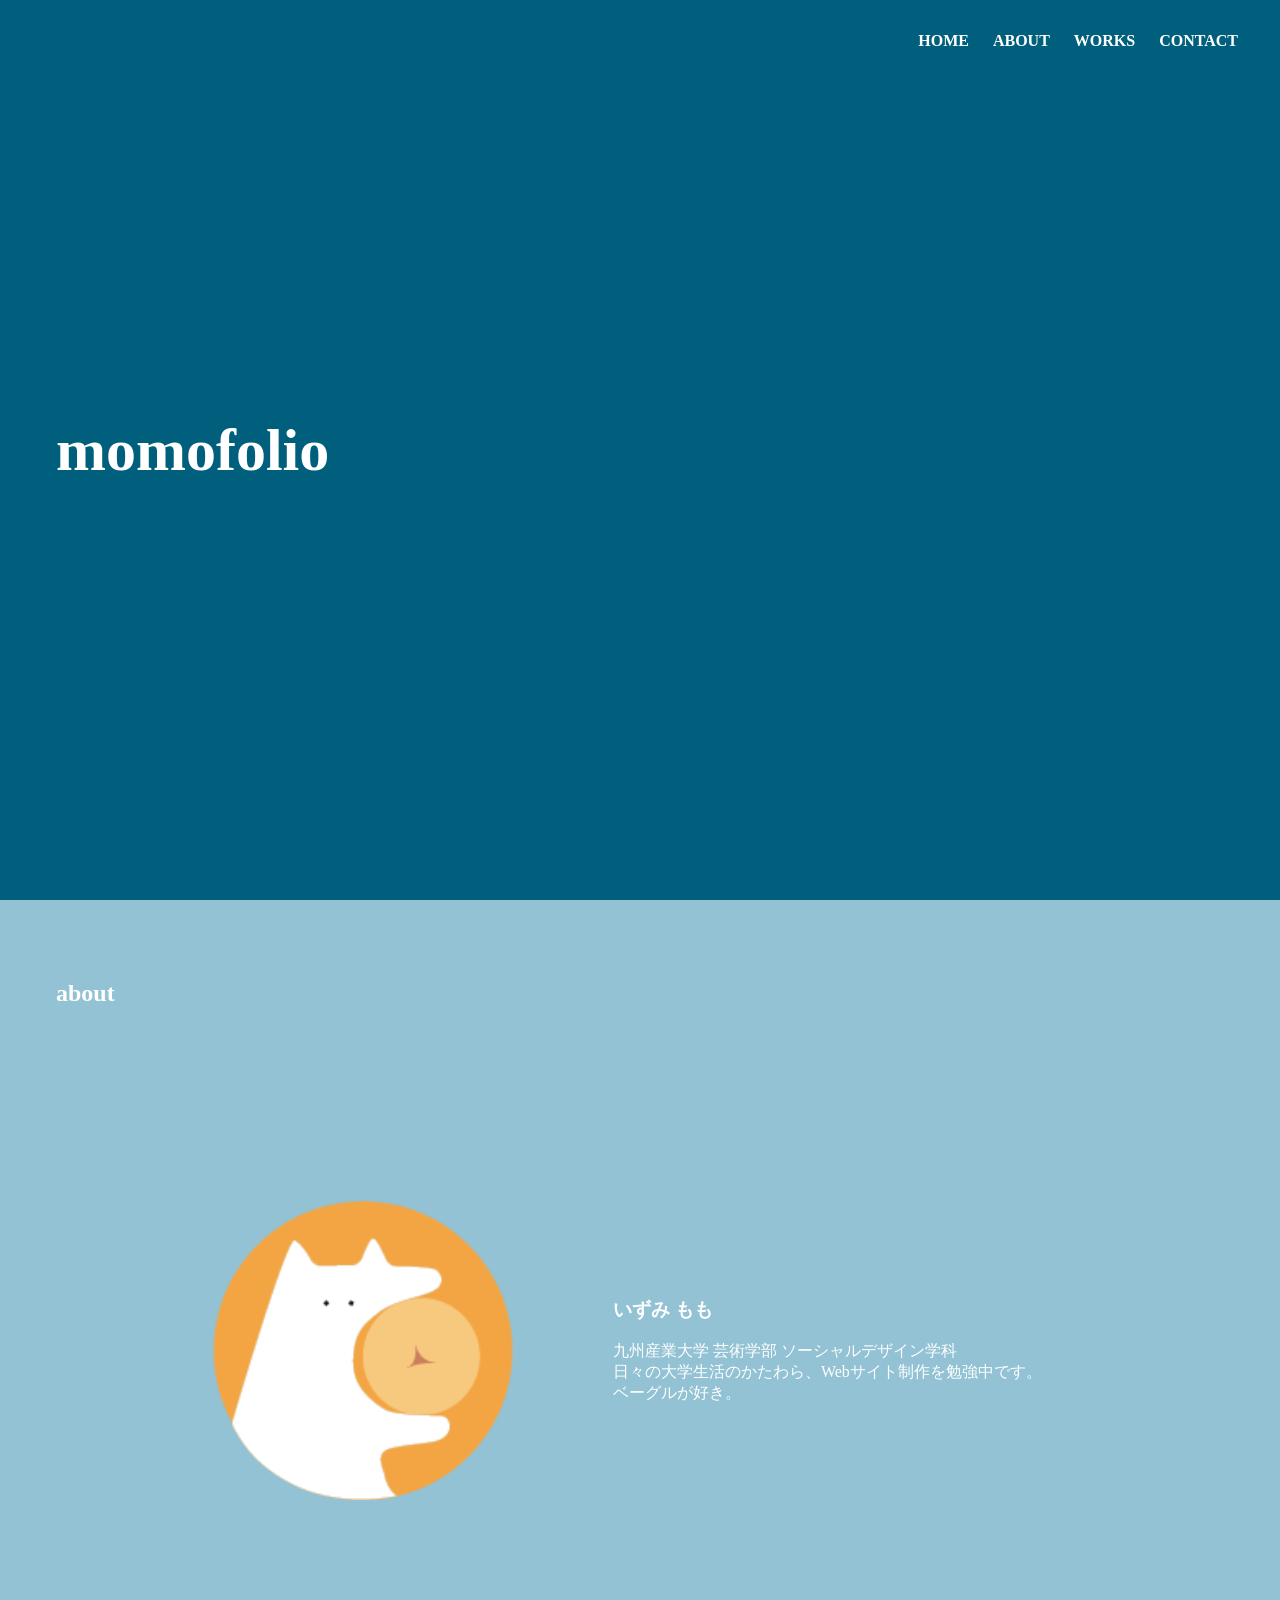
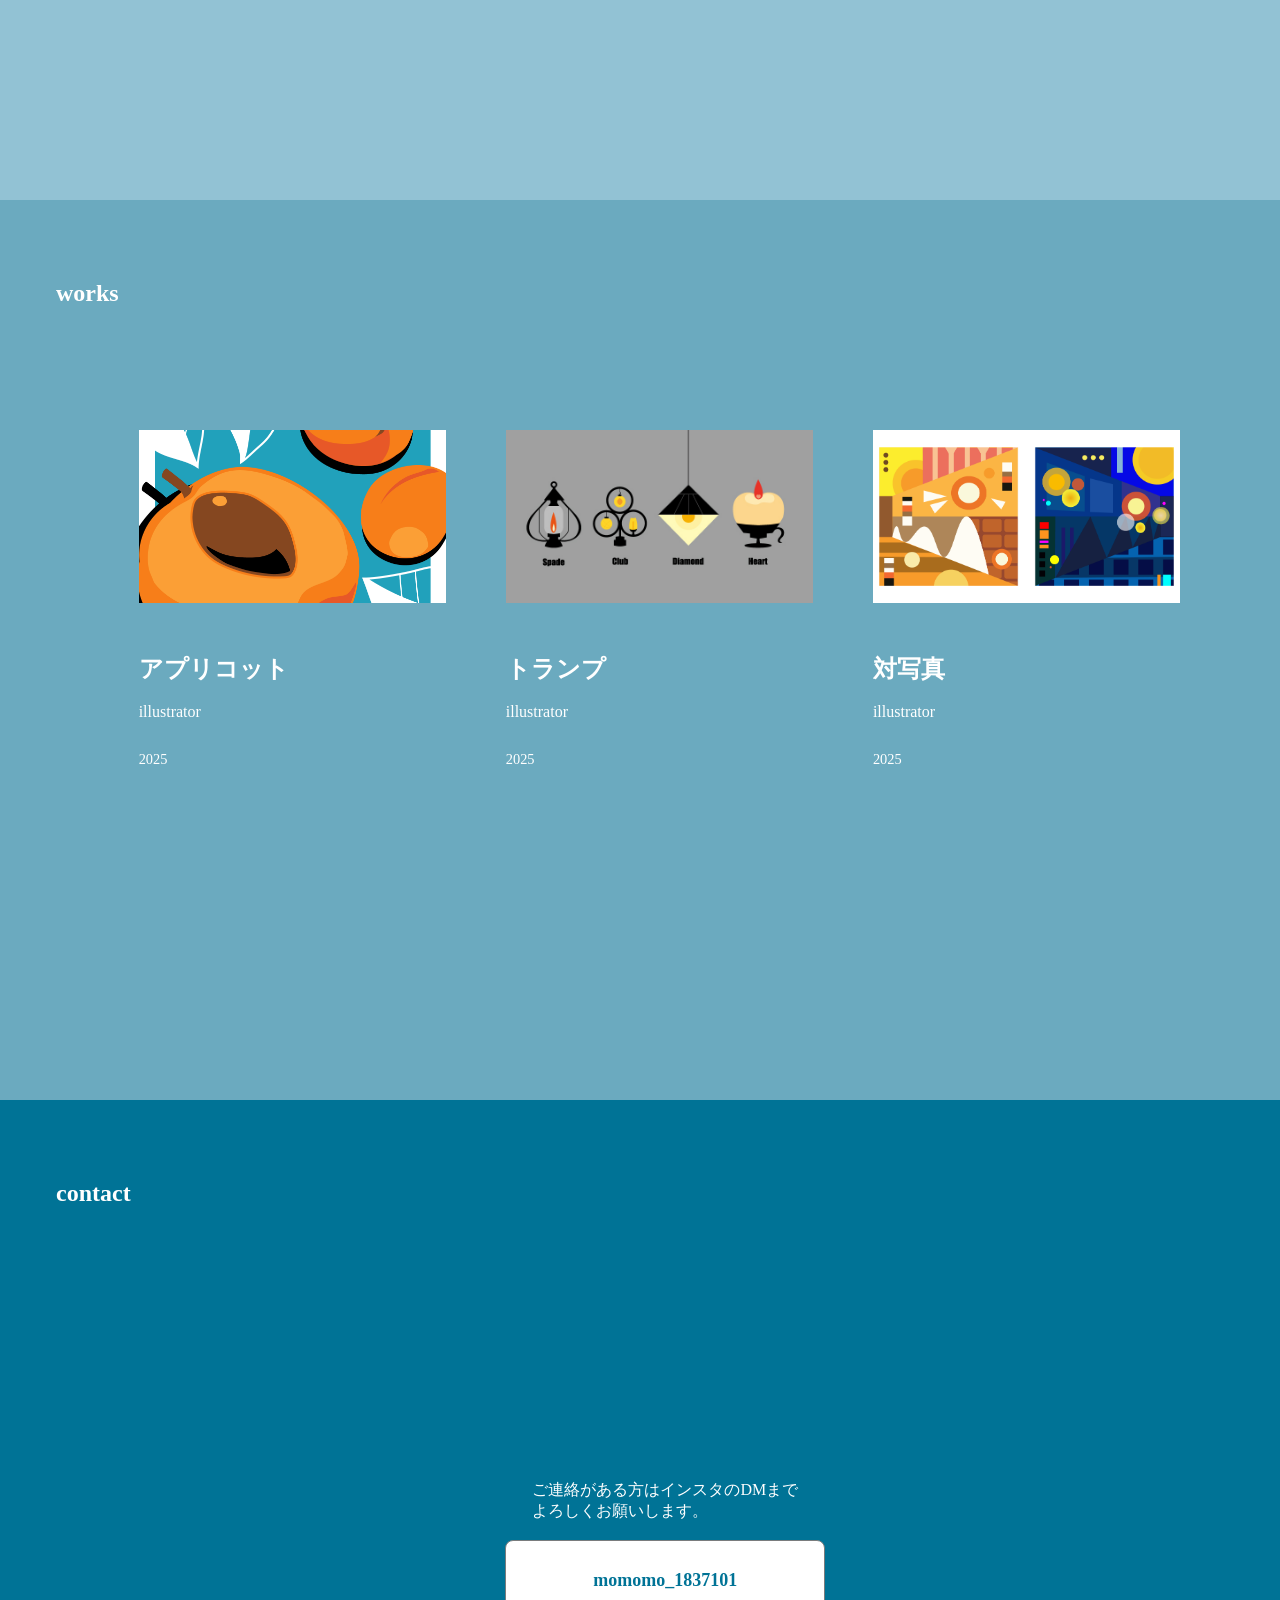
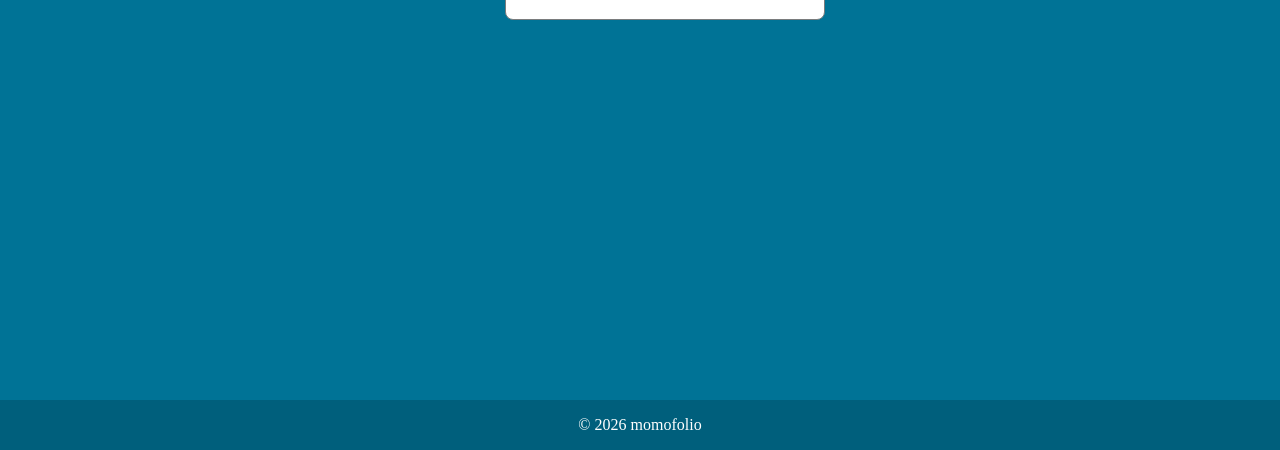
==== commit b74a9b87: "Add files via upload" ====
--- a/index.html
+++ b/index.html
@@ -63,33 +63,7 @@
       <section class="section" id="works">
 
          <h2>works</h2>
-          <!-- <div class="gallery">
-
-      <a href="work1.html" class="work-card">
-        <img src="images/anzu.png" alt="">
-
-      </a>
-
-      <a href="work2.html" class="work-card">
-        <img src="images/trnp2.jpg" alt="">
-
-      </a>
-
-      <a href="work3.html" class="work-card">
-        <img src="images/tui.png" alt="">
-
-      </a>
-
-      <a href="work4.html" class="work-card">
-        <img src="images/kurisumasu.jpg" alt="">
-
-      </a>
-
-
-    </div>
-          
-    </section> -->
-
+   
     <div class="gallery">
 
     <article class="work-card">
@@ -100,8 +74,7 @@
         <div class="work-content">
             <h2 class="title">アプリコット</h2><br>
             <p class="description">illustrator<br>
-              色彩学の授業で制作した作品です。色の数が制限されている中で、色の組み合わせを考えながら制作しました。
-            </p>
+           
             <p class="year">2025</p>
         </div>
     </article>
@@ -113,8 +86,7 @@
 
         <div class="work-content">
             <h2 class="title">トランプ</h2><br>
-            <p class="description">illustrator<br>
-              視覚デザイン演習の授業で制作した作品です。照明をテーマにトランプのデザインを制作しました。それぞれ違う照明をイメージしています。
+            <p class="description">illustrator<br> 
             </p>
             <p class="year">2025</p>
         </div>
@@ -128,7 +100,7 @@
         <div class="work-content">
             <h2 class="title">対写真</h2><br>
             <p class="description">illustrator<br>
-            色彩学の授業で制作した作品です。賑やかと静かという二つの対となる言葉をテーマに制作しました。同じ構図の中にも線や色に違いを出しています。</p>
+            </p>
             <p class="year">2025</p>
         </div>
     </article>
--- a/style.css
+++ b/style.css
@@ -10,10 +10,6 @@
   html {
     scroll-behavior: smooth;
 }
-
-/* body {
-  height: 100%;
-} */
 
 * #wrap {
   display: flex;
@@ -89,6 +85,43 @@
   margin: 50px auto;
   padding: 0 20px;
 }
+@media screen and (max-width:768px){
+#home {
+    padding-left: 2rem;
+    padding-top: 60px; /* ヘッダーの高さ分のパディング */
+    font-size: 2rem;
+  }
+  .section{
+    padding:60px 30px;
+    padding-left:30px;
+  }
+
+  .profile{
+    gap:30px;
+    padding:0 15px;
+  }
+
+}
+@media screen and (max-width:375px){
+#home {
+    padding-left: 1rem;
+    padding-top: 50px; /* ヘッダーの高さ分のパディング */
+    font-size: 1.5rem;
+  }
+  .section{
+    padding:40px 20px;
+    padding-left:20px;
+    min-height:auto;
+  }
+
+  .profile{
+    flex-direction:column;
+    gap:20px;
+    margin:30px auto;
+    text-align:center;
+  }
+
+}
 
 
 /* アバウト */
@@ -169,6 +202,7 @@
 
 .work-card{
     width:100%;
+    padding-top:70px;
 }
 
 .work-image{
@@ -261,12 +295,14 @@
 
 .instagram-btn {
   display: flex;
-  flex-direction: column; /* 文字とアイコンを縦並び */
+  flex-direction: column;
+  justify-content: center;
   align-items: center;
-  justify-content: center;
+
+  gap: 8px;
 
   width: 320px;
-  height: 60px; 
+  min-height: 80px;
 
   background: #fff;
   border: 1px solid #7a7c7d;
@@ -276,13 +312,8 @@
   text-decoration: none;
   font-size: 18px;
   font-weight: 600;
-}
-
-.instagram-btn img {
-  width: 24px;
-  height: 24px;
-  margin-top: 30px; /* 文字との間隔 */
-  align-self: center; /* アイコンを中央に配置 */
+
+  text-align: center;
 }
 
 .contact-content {
@@ -291,6 +322,47 @@
   justify-content: center; /* 縦方向の中央寄せ */
   align-items: center;     /* 横方向の中央寄せ */
   margin:auto
+
+}
+
+@media screen and (max-width: 768px) {
+
+  #contact {
+    padding: 60px 20px;
+  }
+
+  .instagram-btn {
+    width: 280px;
+    font-size: 16px;
+  }
+  .contact-content {
+  display: flex;
+  flex-direction: column;
+  justify-content: center; /* 縦方向の中央寄せ */
+  align-items: center;     /* 横方向の中央寄せ */
+  margin:auto
+}
+
+}
+@media screen and (max-width: 375px) {
+
+  #contact {
+    padding: 40px 15px;
+  }
+
+  .instagram-btn {
+    width: 90%;
+    max-width: 300px;
+    min-height: 70px;
+    font-size: 15px;
+  }
+   .contact-content {
+  display: flex;
+  flex-direction: column;
+  justify-content: center; /* 縦方向の中央寄せ */
+  align-items: center;     /* 横方向の中央寄せ */
+  margin:auto
+}
 
 }
 
@@ -303,3 +375,67 @@
   width: 100%;
 }
 
+
+
+/* 作品ページ */
+.wrapper {
+    background: #6baabf;
+    padding: 100px 20px;
+    min-height: 100vh;
+    display: flex;
+    flex-direction: column;
+    align-items: center;
+    text-align: center;
+    color: #fff;
+}
+
+.ap {
+    width: 50%;
+}
+
+.ap img {
+    width: 100%;
+    height: auto;
+    display: block;
+    padding-bottom: 20px;
+}
+.wrapper p {
+    font-size: 1rem;
+    margin: 20px;
+}
+
+.description {
+  font-size: 1rem;
+  margin-bottom: 5px;
+}
+
+.wrapper .year {
+  font-size: 0.9rem;
+}
+
+@media screen and (max-width: 768px) {
+
+    .wrapper {
+        padding: 80px 20px;
+    }
+
+    .ap {
+        width: 70%;
+        padding-bottom: 20px;
+    }
+
+
+}
+
+@media screen and (max-width: 375px) {
+
+    .wrapper {
+        padding: 50px 15px;
+    }
+
+    .ap {
+        width: 90%;
+        padding-bottom: 20px;
+    }
+
+}
